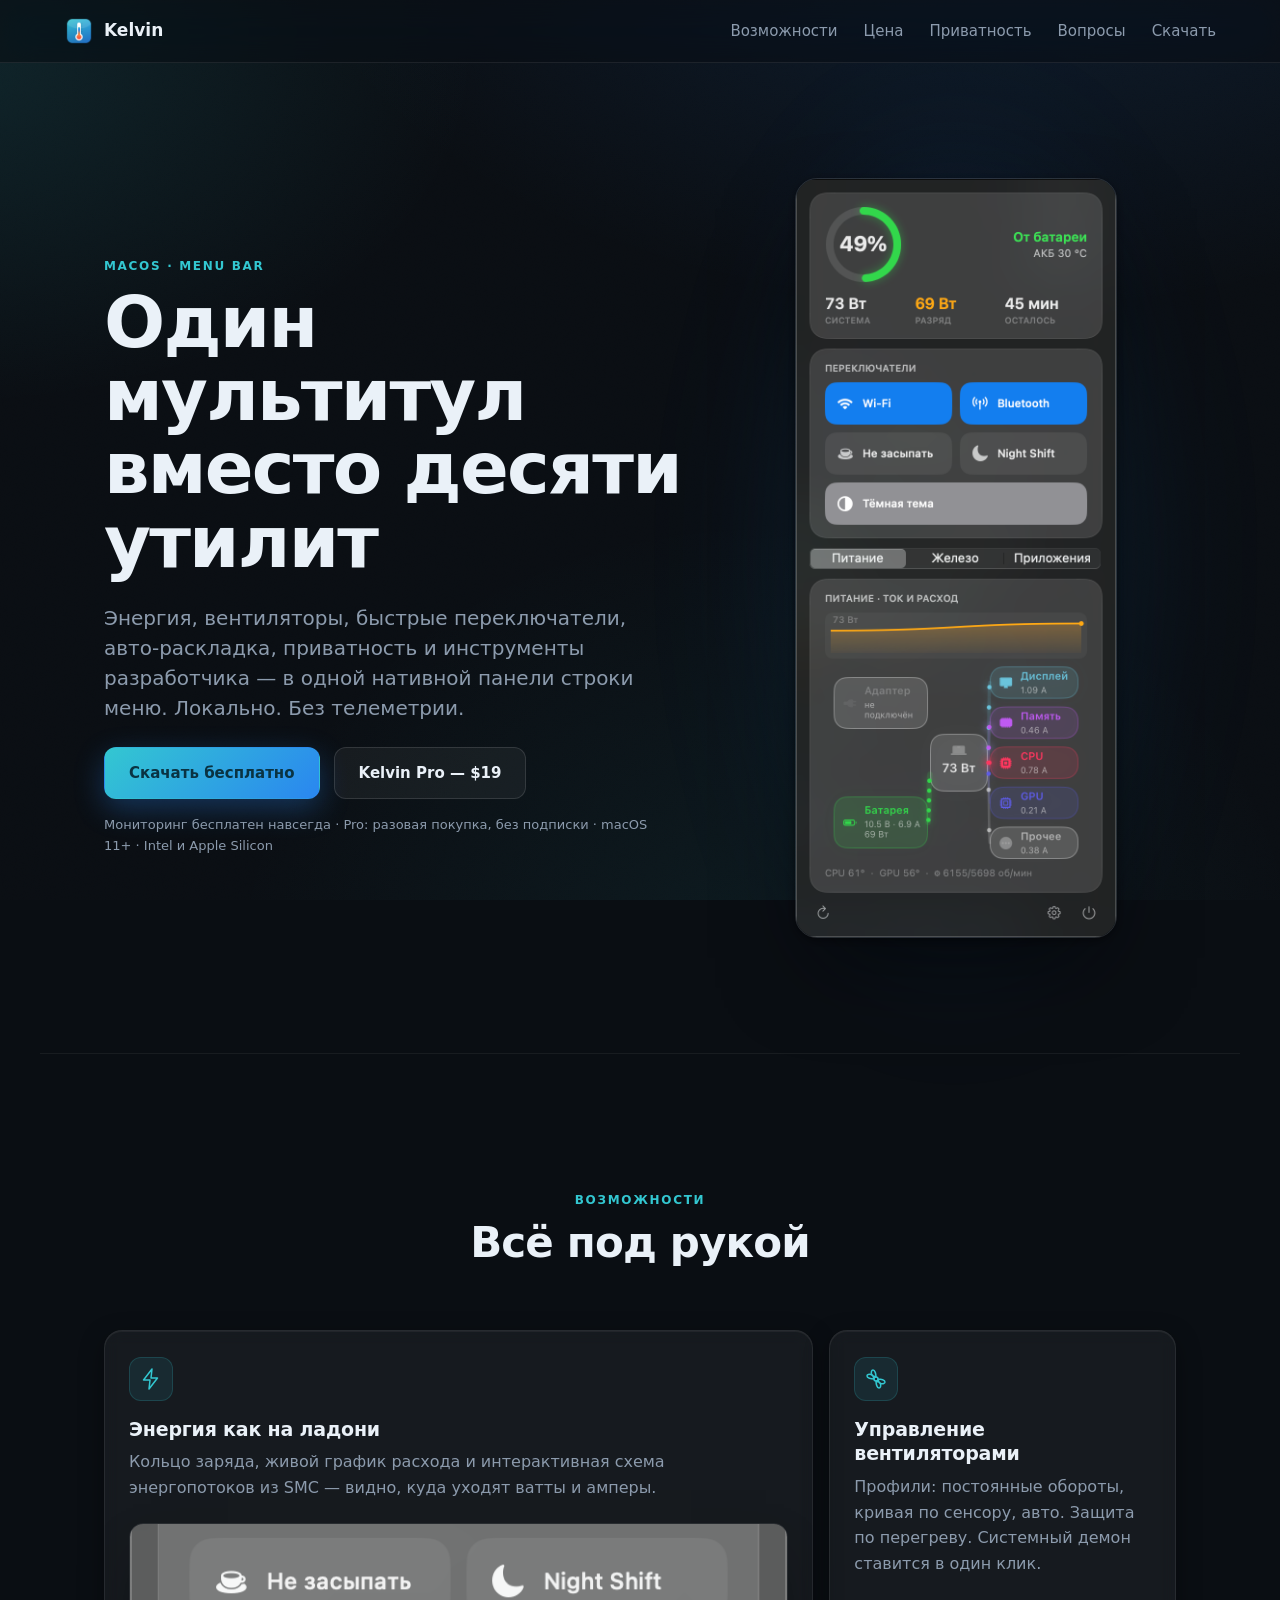
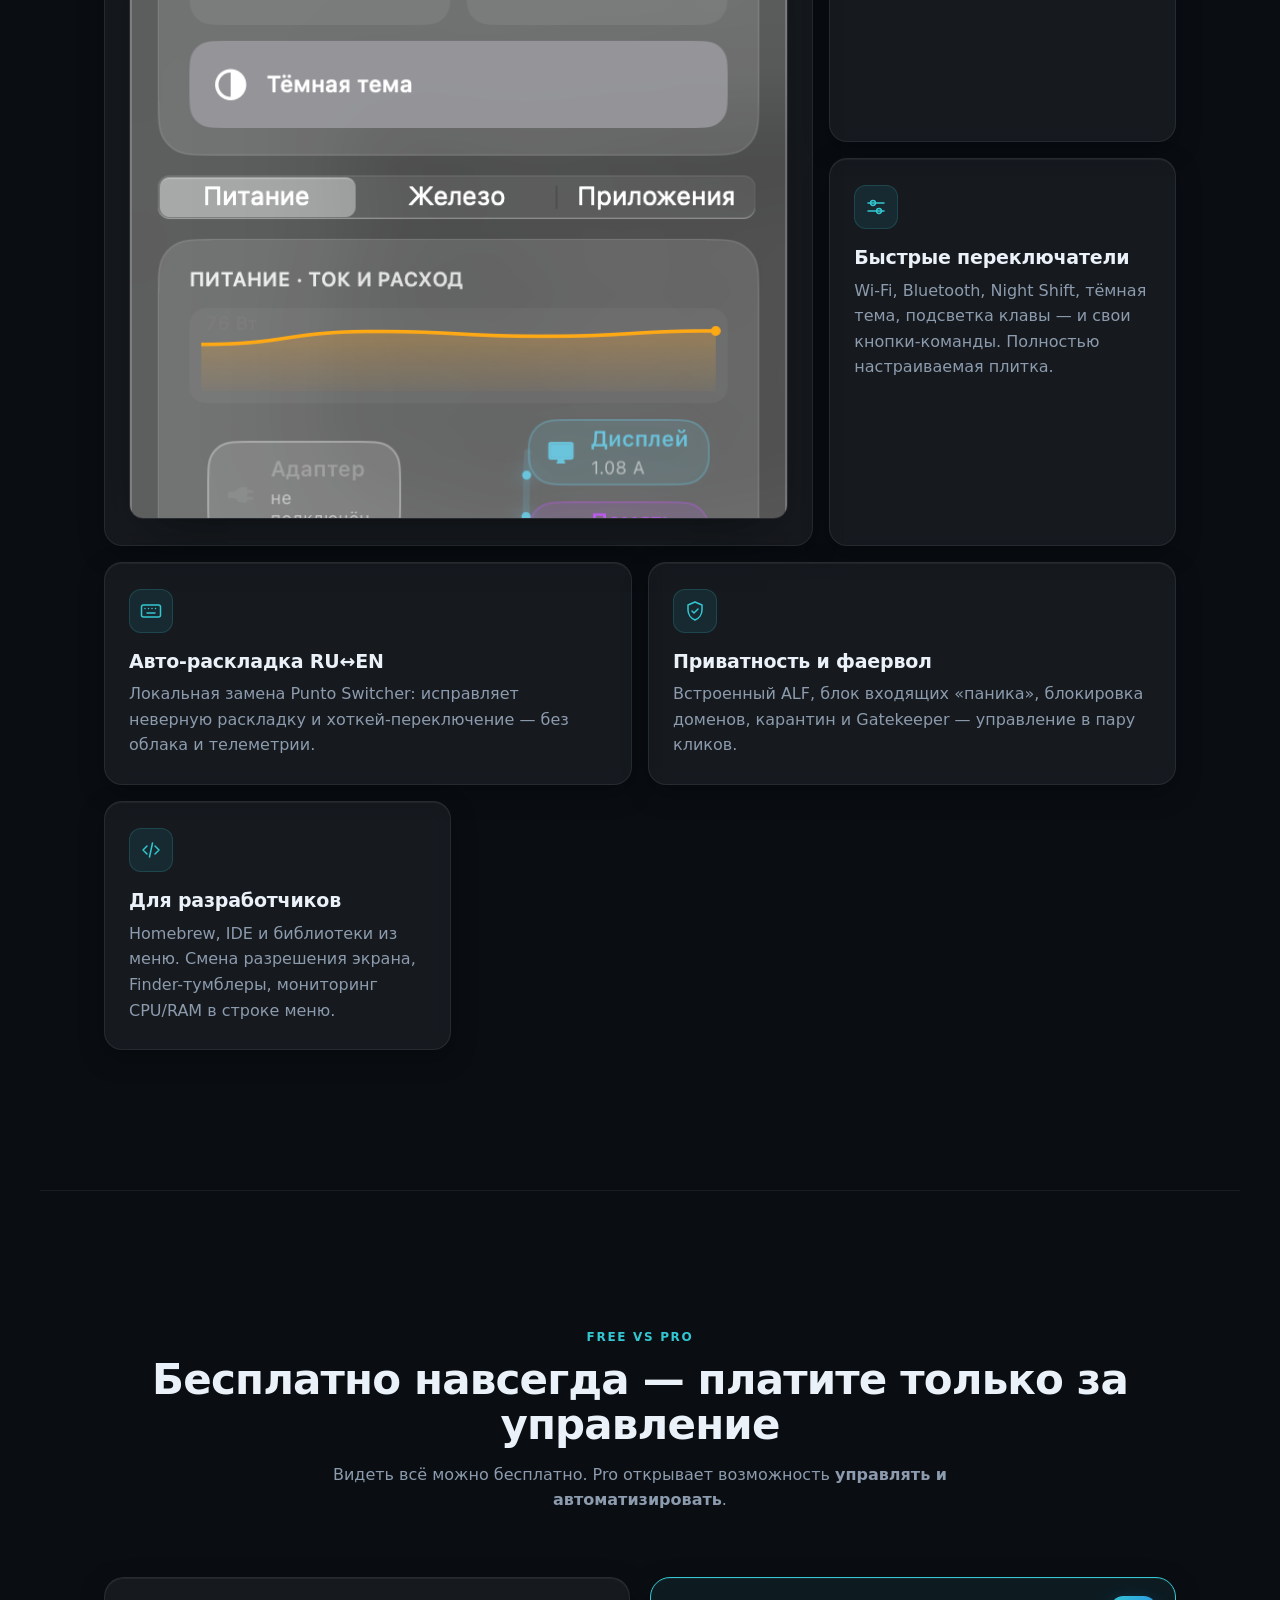
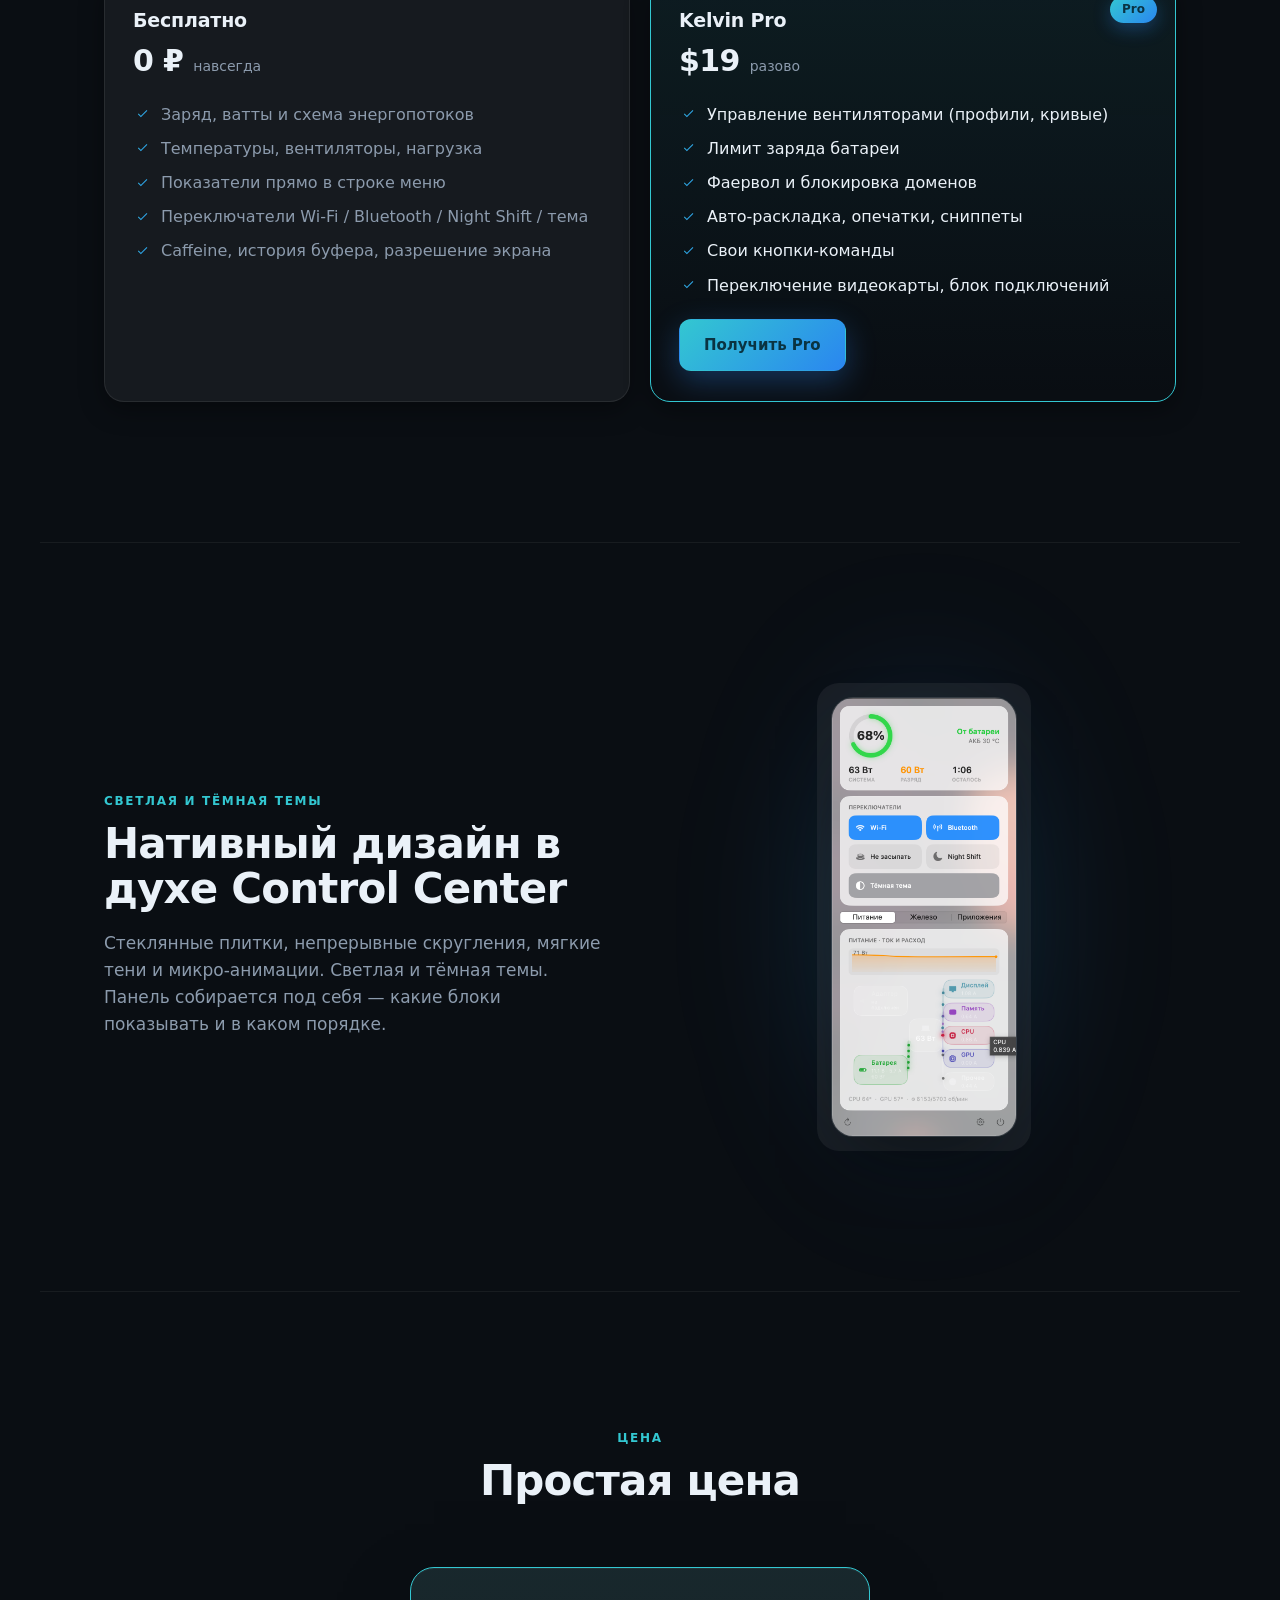
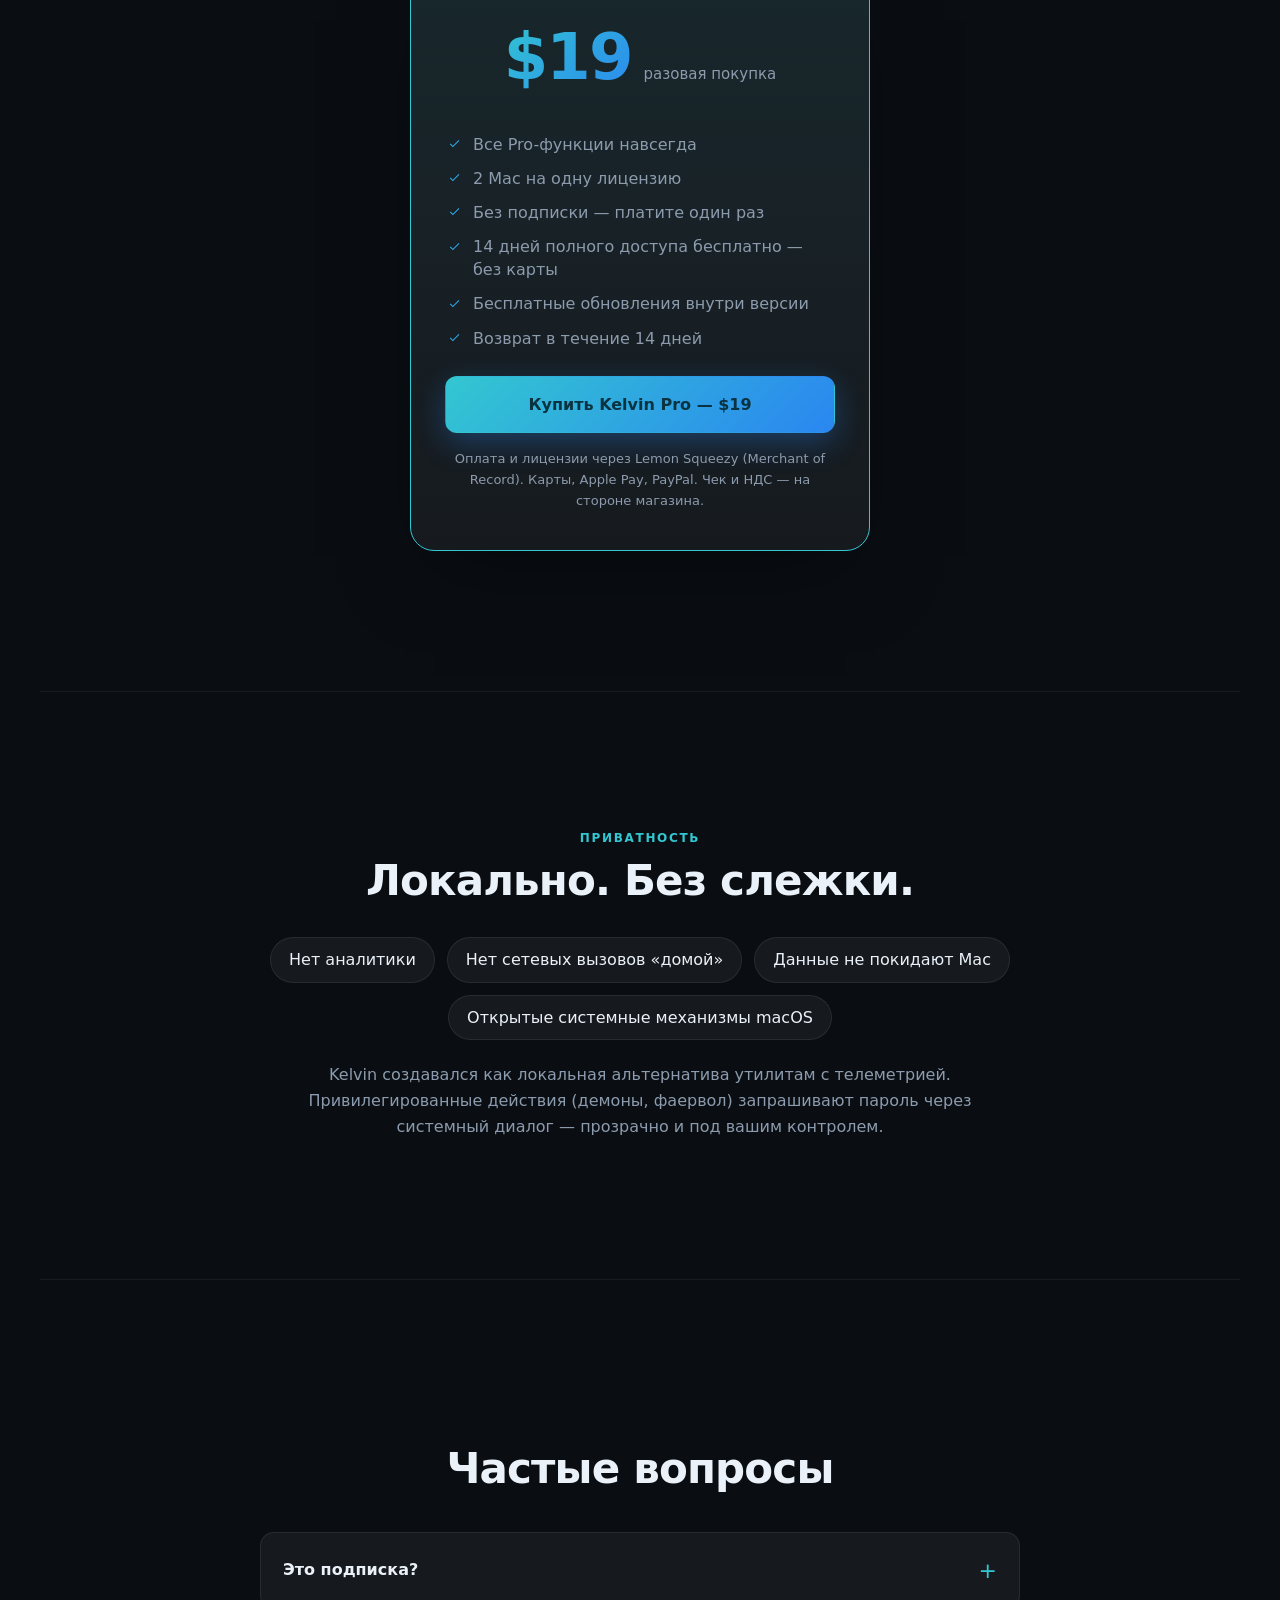
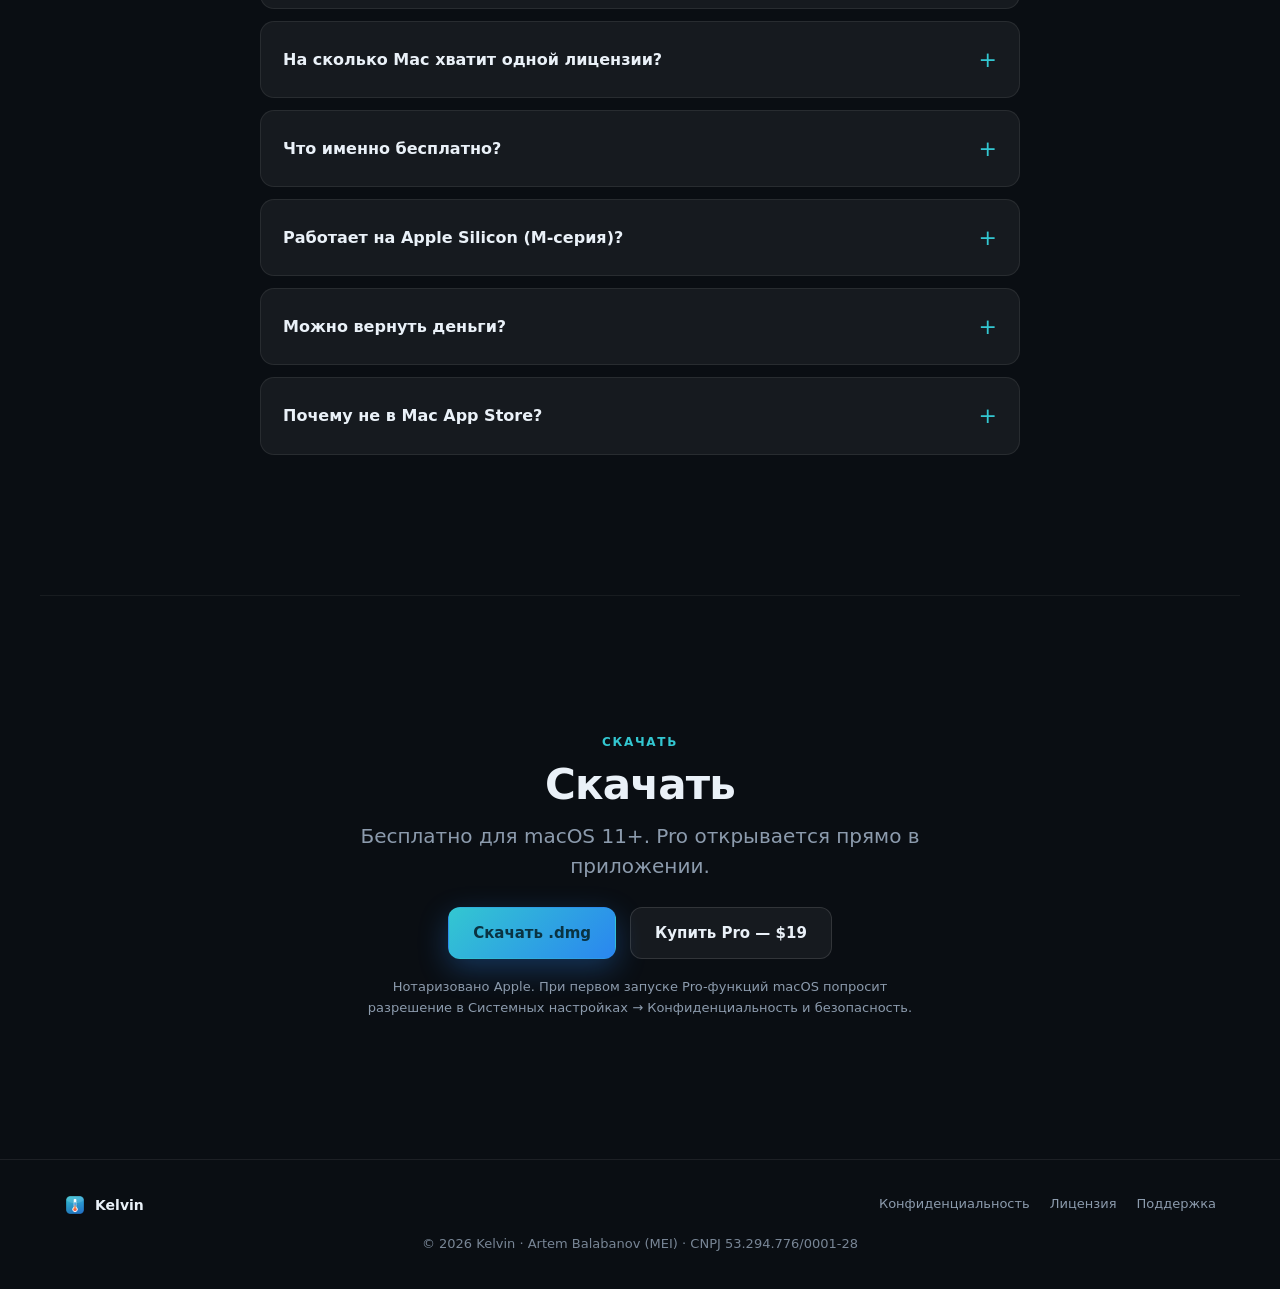
==== docs/index.html @ 29d72d03 "initial git" ====
<!DOCTYPE html>
<html lang="ru">
<head>
<meta charset="UTF-8">
<meta name="viewport" content="width=device-width, initial-scale=1.0">
<title>Kelvin — мультитул для Mac в строке меню</title>
<meta name="description" content="Энергия, вентиляторы, переключатели, раскладка, приватность и инструменты разработчика — всё в одной нативной панели строки меню macOS. Мониторинг бесплатно навсегда, Pro — разово $19.">
<link rel="canonical" href="https://trykelvin.com/">
<meta name="theme-color" content="#0A0E13">
<meta property="og:type" content="website">
<meta property="og:title" content="Kelvin — мультитул для Mac в строке меню">
<meta property="og:description" content="Энергия, вентиляторы, переключатели, раскладка, приватность и инструменты разработчика — всё в одной нативной панели строки меню macOS. Мониторинг бесплатно навсегда, Pro — разово $19.">
<meta property="og:image" content="assets/og.png">
<meta name="twitter:card" content="summary_large_image">
<link rel="icon" href="assets/icon.png">
<link rel="stylesheet" href="style.css">
</head>
<body>

<header class="nav">
  <a class="brand" href="#top">
    <img src="assets/icon.png" alt="Kelvin" width="30" height="30">
    <span>Kelvin</span>
  </a>
  <nav class="nav-links">
    <a href="#features">Возможности</a>
    <a href="#pricing">Цена</a>
    <a href="#privacy">Приватность</a>
    <a href="#faq">Вопросы</a>
    <a href="#download">Скачать</a>
  </nav>
</header>

<main id="top">

  <section class="hero">
    <div class="hero-text">
      <span class="eyebrow" data-reveal>macOS · menu bar</span>
      <h1 data-reveal>Один мультитул вместо&nbsp;десяти утилит</h1>
      <p class="lead" data-reveal>Энергия, вентиляторы, быстрые переключатели, авто-раскладка, приватность и инструменты разработчика — в одной нативной панели строки меню. Локально. Без телеметрии.</p>
      <div class="cta" data-reveal>
        <a class="btn primary" href="#download">Скачать бесплатно</a>
        <a class="btn ghost" href="#pricing">Kelvin Pro — $19</a>
      </div>
      <p class="micro" data-reveal>Мониторинг бесплатен навсегда · Pro: разовая покупка, без подписки · macOS 11+ · Intel и Apple Silicon</p>
    </div>
    <div class="device" data-reveal>
      <img src="assets/popover-dark.png" alt="Панель Kelvin" loading="lazy">
    </div>
  </section>

  <section id="features" class="features">
    <span class="eyebrow" data-reveal>Возможности</span>
    <h2 data-reveal>Всё под рукой</h2>
    <div class="bento">
      <article class="card lg" data-reveal>
        <div class="ico" aria-hidden="true">
          <svg viewBox="0 0 24 24" fill="none" stroke="currentColor" stroke-width="1.5" stroke-linecap="round" stroke-linejoin="round"><path d="M13 2 4.5 13H11l-1 9 8.5-11H12l1-9Z"/></svg>
        </div>
        <h3>Энергия как на ладони</h3>
        <p>Кольцо заряда, живой график расхода и интерактивная схема энергопотоков из SMC — видно, куда уходят ватты и амперы.</p>
        <div class="card-shot">
          <img src="assets/flow.png" alt="Схема энергопотоков" loading="lazy">
        </div>
      </article>
      <article class="card sm" data-reveal>
        <div class="ico" aria-hidden="true">
          <svg viewBox="0 0 24 24" fill="none" stroke="currentColor" stroke-width="1.5" stroke-linecap="round" stroke-linejoin="round"><circle cx="12" cy="12" r="2"/><path d="M12 10c0-3-1-7-3-7-1.5 0-2 2-1.5 4 .5 1.8 2 2.6 4.5 3M14 12c3 0 7 1 7 3 0 1.5-2 2-4 1.5-1.8-.5-2.6-2-3-4.5M12 14c0 3 1 7 3 7 1.5 0 2-2 1.5-4-.5-1.8-2-2.6-4.5-3M10 12c-3 0-7-1-7-3 0-1.5 2-2 4-1.5 1.8.5 2.6 2 3 4.5"/></svg>
        </div>
        <h3>Управление вентиляторами</h3>
        <p>Профили: постоянные обороты, кривая по сенсору, авто. Защита по перегреву. Системный демон ставится в один клик.</p>
      </article>
      <article class="card sm" data-reveal>
        <div class="ico" aria-hidden="true">
          <svg viewBox="0 0 24 24" fill="none" stroke="currentColor" stroke-width="1.5" stroke-linecap="round" stroke-linejoin="round"><line x1="4" y1="8" x2="20" y2="8"/><circle cx="9" cy="8" r="2.4" fill="none"/><line x1="4" y1="16" x2="20" y2="16"/><circle cx="15" cy="16" r="2.4" fill="none"/></svg>
        </div>
        <h3>Быстрые переключатели</h3>
        <p>Wi-Fi, Bluetooth, Night Shift, тёмная тема, подсветка клавы — и свои кнопки-команды. Полностью настраиваемая плитка.</p>
      </article>
      <article class="card md" data-reveal>
        <div class="ico" aria-hidden="true">
          <svg viewBox="0 0 24 24" fill="none" stroke="currentColor" stroke-width="1.5" stroke-linecap="round" stroke-linejoin="round"><rect x="2.5" y="6" width="19" height="12" rx="2"/><path d="M6 9.5h.01M9.5 9.5h.01M13 9.5h.01M16.5 9.5h.01M8 14h8"/></svg>
        </div>
        <h3>Авто-раскладка RU↔EN</h3>
        <p>Локальная замена Punto Switcher: исправляет неверную раскладку и хоткей-переключение — без облака и телеметрии.</p>
      </article>
      <article class="card md" data-reveal>
        <div class="ico" aria-hidden="true">
          <svg viewBox="0 0 24 24" fill="none" stroke="currentColor" stroke-width="1.5" stroke-linecap="round" stroke-linejoin="round"><path d="M12 3 5 6v5c0 4.4 3 8.4 7 10 4-1.6 7-5.6 7-10V6l-7-3Z"/><path d="m9 12 2 2 4-4"/></svg>
        </div>
        <h3>Приватность и фаервол</h3>
        <p>Встроенный ALF, блок входящих «паника», блокировка доменов, карантин и Gatekeeper — управление в пару кликов.</p>
      </article>
      <article class="card sm" data-reveal>
        <div class="ico" aria-hidden="true">
          <svg viewBox="0 0 24 24" fill="none" stroke="currentColor" stroke-width="1.5" stroke-linecap="round" stroke-linejoin="round"><path d="m8 8-4 4 4 4M16 8l4 4-4 4M13.5 5l-3 14"/></svg>
        </div>
        <h3>Для разработчиков</h3>
        <p>Homebrew, IDE и библиотеки из меню. Смена разрешения экрана, Finder-тумблеры, мониторинг CPU/RAM в строке меню.</p>
      </article>
    </div>
  </section>

  <section id="compare" class="compare">
    <span class="eyebrow" data-reveal>Free vs Pro</span>
    <h2 data-reveal>Бесплатно навсегда — платите только за управление</h2>
    <p class="sub" data-reveal>Видеть всё можно бесплатно. Pro открывает возможность <b>управлять и автоматизировать</b>.</p>
    <div class="compare-grid">
      <article class="plan" data-reveal>
        <h3>Бесплатно</h3>
        <p class="plan-price">0&nbsp;₽ <span>навсегда</span></p>
        <ul class="ticks">
          <li>Заряд, ватты и схема энергопотоков</li>
          <li>Температуры, вентиляторы, нагрузка</li>
          <li>Показатели прямо в строке меню</li>
          <li>Переключатели Wi-Fi / Bluetooth / Night Shift / тема</li>
          <li>Caffeine, история буфера, разрешение экрана</li>
        </ul>
      </article>
      <article class="plan pro" data-reveal>
        <div class="badge">Pro</div>
        <h3>Kelvin Pro</h3>
        <p class="plan-price">$19 <span>разово</span></p>
        <ul class="ticks pro-ticks">
          <li>Управление вентиляторами (профили, кривые)</li>
          <li>Лимит заряда батареи</li>
          <li>Фаервол и блокировка доменов</li>
          <li>Авто-раскладка, опечатки, сниппеты</li>
          <li>Свои кнопки-команды</li>
          <li>Переключение видеокарты, блок подключений</li>
        </ul>
        <a class="btn primary" href="#pricing">Получить Pro</a>
      </article>
    </div>
  </section>

  <section class="showcase">
    <div class="showcase-text">
      <span class="eyebrow" data-reveal>Светлая и тёмная темы</span>
      <h2 data-reveal>Нативный дизайн в духе Control Center</h2>
      <p data-reveal>Стеклянные плитки, непрерывные скругления, мягкие тени и микро-анимации. Светлая и тёмная темы. Панель собирается под себя — какие блоки показывать и в каком порядке.</p>
    </div>
    <div class="showcase-shots" data-reveal>
      <div class="device light">
        <img src="assets/popover-light.png" alt="Светлая тема" loading="lazy">
      </div>
    </div>
  </section>

  <section id="pricing" class="pricing">
    <span class="eyebrow" data-reveal>Цена</span>
    <h2 data-reveal>Простая цена</h2>
    <div class="price-card" data-reveal>
      <div class="price-head">
        <span class="price-num">$19</span>
        <span class="price-note">разовая покупка</span>
      </div>
      <ul class="ticks">
        <li>Все Pro-функции навсегда</li>
        <li>2 Mac на одну лицензию</li>
        <li>Без подписки — платите один раз</li>
        <li>14 дней полного доступа бесплатно — без карты</li>
        <li>Бесплатные обновления внутри версии</li>
        <li>Возврат в течение 14 дней</li>
      </ul>
      <!-- BUY_URL: заменить на checkout Lemon Squeezy при подключении магазина -->
      <a class="btn primary big" href="https://trykelvin.com">Купить Kelvin Pro — $19</a>
      <p class="micro">Оплата и лицензии через Lemon Squeezy (Merchant of Record). Карты, Apple Pay, PayPal. Чек и НДС — на стороне магазина.</p>
    </div>
  </section>

  <section id="privacy" class="privacy">
    <span class="eyebrow" data-reveal>Приватность</span>
    <h2 data-reveal>Локально. Без слежки.</h2>
    <div class="pills" data-reveal>
      <span>Нет аналитики</span>
      <span>Нет сетевых вызовов «домой»</span>
      <span>Данные не покидают Mac</span>
      <span>Открытые системные механизмы macOS</span>
    </div>
    <p class="note" data-reveal>Kelvin создавался как локальная альтернатива утилитам с телеметрией. Привилегированные действия (демоны, фаервол) запрашивают пароль через системный диалог — прозрачно и под вашим контролем.</p>
  </section>

  <section id="faq" class="faq">
    <div class="faq-inner">
    <span class="eyebrow" data-reveal>Вопросы</span>
    <h2 data-reveal>Частые вопросы</h2>
    <div class="faq-list" data-reveal>
      <details>
        <summary>Это подписка?</summary>
        <p>Нет. Kelvin Pro — разовая покупка $19. Подписок и регулярных списаний нет. Крупные мажорные версии в будущем могут быть платным апгрейдом со скидкой для владельцев.</p>
      </details>
      <details>
        <summary>На сколько Mac хватит одной лицензии?</summary>
        <p>На 2 компьютера. Лицензию можно деактивировать на одном Mac и перенести на другой — например, при замене или продаже техники.</p>
      </details>
      <details>
        <summary>Что именно бесплатно?</summary>
        <p>Весь мониторинг — навсегда: заряд, ватты, температуры, вентиляторы, нагрузка, показатели в строке меню и базовые переключатели. Pro добавляет управление и автоматизацию.</p>
      </details>
      <details>
        <summary>Работает на Apple Silicon (M-серия)?</summary>
        <p>Да, на Intel и Apple Silicon, macOS 11 и новее. Набор сенсоров и переключение графики зависят от модели — Kelvin показывает только доступное на вашем Mac.</p>
      </details>
      <details>
        <summary>Можно вернуть деньги?</summary>
        <p>Да, в течение 14 дней — плюс бесплатный пробный период открывает все Pro-функции на 14 дней ещё до покупки.</p>
      </details>
      <details>
        <summary>Почему не в Mac App Store?</summary>
        <p>Управление вентиляторами, лимит заряда, фаервол и системные демоны несовместимы с песочницей App Store. Поэтому Kelvin распространяется напрямую — нотаризованным DMG, который проходит проверки Apple Gatekeeper.</p>
      </details>
    </div>
    </div>
  </section>

  <section id="download" class="download">
    <span class="eyebrow" data-reveal>Скачать</span>
    <h2 data-reveal>Скачать</h2>
    <p class="lead" data-reveal>Бесплатно для macOS 11+. Pro открывается прямо в приложении.</p>
    <div class="cta" data-reveal>
      <a class="btn primary" href="#">Скачать .dmg</a>
      <a class="btn ghost" href="#pricing">Купить Pro — $19</a>
    </div>
    <p class="micro" data-reveal>Нотаризовано Apple. При первом запуске Pro-функций macOS попросит разрешение в Системных настройках → Конфиденциальность и безопасность.</p>
  </section>

</main>

<footer class="foot">
  <div>
    <img src="assets/icon.png" alt="" width="22" height="22">
    <span>Kelvin</span>
  </div>
  <nav class="foot-links">
    <a href="privacy.html">Конфиденциальность</a>
    <a href="eula.html">Лицензия</a>
    <a href="mailto:cambly.studio@gmail.com">Поддержка</a>
  </nav>
  <p class="foot-legal">© 2026 Kelvin · Artem Balabanov (MEI) · CNPJ 53.294.776/0001-28</p>
</footer>

<script>
(function(){
  var els = document.querySelectorAll('[data-reveal]');
  var reduce = window.matchMedia && window.matchMedia('(prefers-reduced-motion: reduce)').matches;
  if (reduce || !('IntersectionObserver' in window)) {
    els.forEach(function(el){ el.classList.add('is-in'); });
    return;
  }
  var io = new IntersectionObserver(function(entries){
    entries.forEach(function(e){
      if (!e.isIntersecting) return;
      var el = e.target;
      var parent = el.parentElement;
      var sibs = Array.prototype.filter.call(parent ? parent.children : [el], function(c){ return c.hasAttribute('data-reveal'); });
      var idx = sibs.indexOf(el);
      el.style.transitionDelay = (idx > 0 ? idx * 60 : 0) + 'ms';
      el.classList.add('is-in');
      io.unobserve(el);
    });
  }, { rootMargin: '0px 0px -10% 0px', threshold: 0.08 });
  els.forEach(function(el){ io.observe(el); });
})();
</script>

</body>
</html>
---- docs/style.css ----
/* =========================================================================
   Kelvin landing — design system
   CONTRACT: Swift Design.swift  ↔  CSS :root  (keep in sync — mismatch = bug)
   ┌─────────────────┬─────────────┬─────────────────────────┐
   │ token           │ value       │ Swift Design.swift       │
   ├─────────────────┼─────────────┼─────────────────────────┤
   │ accent          │ #33C7D1     │ Design.accent            │
   │ accent-bright   │ #4DEAEA     │ Design.accentBright      │
   │ accent-deep     │ #198C9E     │ Design.accentDeep        │
   │ ink             │ #0A3342     │ Design.ink               │
   └─────────────────┴─────────────┴─────────────────────────┘
   Accent app↔web mismatch is a bug. Interface = neutrals + ONE accent.
   The 4-stop infrared gradient is NOT a UI background — hero glow only.
   ========================================================================= */

:root{
  /* brand / accent */
  --accent:#33C7D1; --accent-bright:#4DEAEA; --accent-deep:#198C9E;
  --accent-blue:#2A86F0; --ink:#0A3342;
  --grad:linear-gradient(135deg,#33C7D1,#2A86F0);        /* CTA — 2 stops, not a rainbow */

  /* surfaces */
  --bg:#0A0E13; --bg2:#0E141C;
  --surface:rgba(255,255,255,.05);
  --line:rgba(255,255,255,.08); --line-strong:rgba(255,255,255,.12);

  /* text */
  --tx:#EAF1F8; --mut:#8C9BAD; --faint:rgba(255,255,255,.34);

  /* semantic — statuses only, never decoration */
  --green:#34C759; --orange:#FF9F0A; --red:#FF453A;

  /* legacy alias (legal pages) */
  --teal:var(--accent); --card:var(--surface);

  /* spacing — 8pt grid */
  --s1:8px; --s2:16px; --s3:24px; --s4:40px; --s5:64px; --s6:96px; --s7:140px;

  /* radii — no fractional radii */
  --r-btn:12px; --r-tile:18px; --r-control:10px; --r-chip:8px; --r-shot:22px;

  /* motion */
  --ease:cubic-bezier(.22,.61,.36,1);
}

*{box-sizing:border-box;margin:0;padding:0}
html{scroll-behavior:smooth}
body{
  position:relative;
  font-family:system-ui,-apple-system,BlinkMacSystemFont,"SF Pro Display","Segoe UI",Roboto,sans-serif;
  background:
    radial-gradient(1200px 700px at 78% -12%,rgba(42,134,240,.13),transparent 60%),
    radial-gradient(960px 640px at -4% 6%,rgba(51,199,209,.12),transparent 55%),
    radial-gradient(900px 760px at 60% 108%,rgba(51,199,209,.07),transparent 60%),
    var(--bg);
  background-attachment:fixed;
  color:var(--tx); line-height:1.6; -webkit-font-smoothing:antialiased; overflow-x:hidden;
}

/* film grain — overlay, very subtle (<= .035, no neon kitsch) */
body::after{
  content:""; position:fixed; inset:0; pointer-events:none; z-index:0;
  mix-blend-mode:overlay; opacity:.035;
  background:url("data:image/svg+xml,%3Csvg xmlns='http://www.w3.org/2000/svg' width='160' height='160'%3E%3Cfilter id='n'%3E%3CfeTurbulence type='fractalNoise' baseFrequency='0.9' numOctaves='2' stitchTiles='stitch'/%3E%3C/filter%3E%3Crect width='100%25' height='100%25' filter='url(%23n)'/%3E%3C/svg%3E");
}

img{max-width:100%;display:block}
a{color:inherit;text-decoration:none}

/* keep interactive content above bg/grain layers */
.nav,main,.foot{position:relative;z-index:1}

/* ---- typography scale ---- */
h2{
  font-size:clamp(28px,3.6vw,42px); line-height:1.08; letter-spacing:-.02em;
  font-weight:700; text-align:center;
}
h3{font-size:19px;line-height:1.3;letter-spacing:-.01em;font-weight:600}
.eyebrow{
  display:block; font-size:12px; font-weight:600; line-height:1;
  letter-spacing:.14em; text-transform:uppercase; color:var(--accent);
  text-align:center; margin-bottom:14px;
}
.lead{font-size:clamp(17px,2vw,20px);line-height:1.5;font-weight:430;color:var(--mut)}
.micro{color:var(--mut);font-size:13px;margin-top:var(--s2)}

/* =========================================================================
   nav
   ========================================================================= */
.nav{
  position:sticky;top:0;z-index:20;display:flex;justify-content:space-between;align-items:center;
  padding:var(--s2) clamp(20px,5vw,64px); backdrop-filter:saturate(160%) blur(18px);
  background:rgba(10,14,19,.6); border-bottom:1px solid var(--line);
}
.brand{display:flex;align-items:center;gap:10px;font-weight:650;font-size:17px}
.brand img{border-radius:7px}
.nav-links{display:flex;gap:26px;font-size:15px;color:var(--mut)}
.nav-links a{transition:color .18s var(--ease)}
.nav-links a:hover{color:var(--tx)}

/* =========================================================================
   buttons
   ========================================================================= */
.btn{
  display:inline-block;padding:13px 24px;border-radius:var(--r-btn);
  font-weight:600;font-size:15px;border:1px solid transparent;
  transition:transform .18s var(--ease),box-shadow .18s var(--ease),background .18s var(--ease),border-color .18s var(--ease);
}
.btn.primary{background:var(--grad);color:var(--ink);box-shadow:0 10px 30px rgba(42,134,240,.32)}
.btn.primary:hover{transform:translateY(-2px);box-shadow:0 16px 40px rgba(42,134,240,.42)}
.btn.ghost{background:var(--surface);border-color:var(--line-strong);color:var(--tx)}
.btn.ghost:hover{background:rgba(255,255,255,.09);border-color:var(--line-strong)}
.cta{display:flex;gap:14px;flex-wrap:wrap;margin-top:var(--s3)}

/* =========================================================================
   section rhythm — one dark canvas, hairline dividers only
   ========================================================================= */
section{
  padding:clamp(96px,12vw,140px) clamp(20px,5vw,64px);
  border-top:1px solid rgba(255,255,255,.06);
}
.hero{border-top:0}
.features,.privacy,.download,.compare,.showcase,.pricing,.faq{max-width:1200px;margin:0 auto}

/* =========================================================================
   #7 HERO — device in light
   ========================================================================= */
.hero{
  display:grid;grid-template-columns:1.02fr .98fr;gap:clamp(40px,5vw,64px);align-items:center;
  padding:clamp(72px,9vw,120px) clamp(20px,5vw,64px) clamp(72px,9vw,120px);
  max-width:1200px;margin:0 auto;
}
.hero-text{text-align:left}
.hero .eyebrow{text-align:left}
.hero h1{
  font-size:clamp(40px,6vw,72px);line-height:1.02;letter-spacing:-.025em;font-weight:700;
}
.hero .lead{margin-top:var(--s3);max-width:560px}
.hero .cta{justify-content:flex-start}
.hero .micro{max-width:560px}

/* floating screenshot in light */
.device{position:relative;justify-self:center;width:fit-content;margin:0 auto}
.device::before{
  content:"";position:absolute;inset:-6% -4%;z-index:-1;
  background:radial-gradient(closest-side,rgba(51,199,209,.32),rgba(42,134,240,.18) 55%,transparent);
  filter:blur(70px);transform:scale(1.05);
}
.device img{
  border-radius:var(--r-shot);border:1px solid var(--line-strong);
  box-shadow:0 1px 0 rgba(255,255,255,.06) inset,
             0 2px 6px rgba(0,0,0,.4),
             0 40px 90px -20px rgba(0,0,0,.6);
  max-height:760px;width:auto;
}
.device.light{background:rgba(255,255,255,.06);border-radius:var(--r-shot);padding:14px}
.device.light img{box-shadow:0 1px 0 rgba(255,255,255,.08) inset,0 30px 70px -22px rgba(0,0,0,.55)}

/* =========================================================================
   #11 BENTO features
   ========================================================================= */
.bento{display:grid;grid-template-columns:repeat(6,1fr);gap:var(--s2);margin-top:var(--s5)}
.card{
  position:relative;background:var(--surface);border:1px solid var(--line);
  border-radius:var(--r-tile);padding:26px 24px;
  box-shadow:0 1px 0 rgba(255,255,255,.05) inset,0 8px 24px rgba(0,0,0,.35);
  backdrop-filter:blur(8px);
  transition:transform .18s var(--ease),border-color .18s var(--ease),box-shadow .18s var(--ease);
}
.card:hover{
  transform:translateY(-4px);border-color:rgba(51,199,209,.45);
  box-shadow:0 0 0 1px rgba(51,199,209,.25),0 20px 50px -16px rgba(51,199,209,.25);
}
.card h3{margin-bottom:8px}
.card p{color:var(--mut);font-size:16px;line-height:1.6}

/* spans */
.card.lg{grid-column:span 4;grid-row:span 2;display:flex;flex-direction:column}
.card.md{grid-column:span 3}
.card.sm{grid-column:span 2}

/* big tile image */
.card-shot{
  margin-top:auto;padding-top:22px;
}
.card-shot img{
  width:100%;border-radius:14px;border:1px solid var(--line);
  box-shadow:0 20px 50px -22px rgba(0,0,0,.6);
}

/* line-icon chip */
.ico{
  width:44px;height:44px;display:grid;place-items:center;border-radius:12px;
  background:rgba(51,199,209,.10);border:1px solid rgba(51,199,209,.18);
  color:var(--accent);margin-bottom:16px;
}
.ico svg{width:24px;height:24px;display:block}

/* =========================================================================
   compare Free vs Pro
   ========================================================================= */
.compare{text-align:center}
.compare .sub{color:var(--mut);margin:14px auto 0;max-width:640px;font-size:16px;line-height:1.6}
.compare-grid{display:grid;grid-template-columns:1fr 1fr;gap:20px;margin-top:var(--s5);text-align:left}
.plan{
  position:relative;background:var(--surface);border:1px solid var(--line);
  border-radius:20px;padding:30px 28px;
  box-shadow:0 1px 0 rgba(255,255,255,.05) inset,0 8px 24px rgba(0,0,0,.35);
}
.plan.pro{
  border:1px solid var(--accent);
  background:linear-gradient(180deg,rgba(51,199,209,.08),transparent);
}
.plan h3{margin-bottom:4px}
.plan-price{font-size:30px;font-weight:700;letter-spacing:-.02em;margin-bottom:18px}
.plan-price span{font-size:14px;font-weight:430;color:var(--mut);letter-spacing:0}
.badge{
  position:absolute;top:18px;right:18px;background:var(--grad);color:var(--ink);
  font-size:12px;font-weight:700;padding:4px 12px;border-radius:999px;
  box-shadow:0 6px 18px rgba(42,134,240,.32);
}
.plan .btn{margin-top:22px}

/* tick lists */
.ticks{list-style:none;display:flex;flex-direction:column;gap:11px}
.ticks li{position:relative;padding-left:28px;color:var(--mut);font-size:16px;line-height:1.45}
.ticks li::before{content:"";position:absolute;left:0;top:2px;width:18px;height:18px;border-radius:50%;
  background:var(--grad);
  -webkit-mask:url("data:image/svg+xml;utf8,<svg xmlns='http://www.w3.org/2000/svg' viewBox='0 0 24 24'><path fill='black' d='M9 16.2 4.8 12l-1.4 1.4L9 19 21 7l-1.4-1.4z'/></svg>") center/13px no-repeat;
          mask:url("data:image/svg+xml;utf8,<svg xmlns='http://www.w3.org/2000/svg' viewBox='0 0 24 24'><path fill='black' d='M9 16.2 4.8 12l-1.4 1.4L9 19 21 7l-1.4-1.4z'/></svg>") center/13px no-repeat}
.pro-ticks li{color:var(--tx)}

/* =========================================================================
   #15 showcase — device with ambient glow
   ========================================================================= */
.showcase{display:grid;grid-template-columns:1fr 1fr;gap:clamp(40px,5vw,64px);align-items:center}
.showcase-text{text-align:left}
.showcase-text .eyebrow{text-align:left}
.showcase-text h2{text-align:left}
.showcase-text p{color:var(--mut);margin-top:18px;font-size:17px;line-height:1.6}
.showcase-shots{display:flex;gap:18px;justify-content:center;flex-wrap:wrap}
.showcase-shots .device img{max-height:440px}

/* =========================================================================
   #15 pricing
   ========================================================================= */
.pricing{text-align:center}
.price-card{
  max-width:460px;margin:var(--s5) auto 0;
  background:linear-gradient(180deg,rgba(51,199,209,.08),transparent),var(--surface);
  border:1px solid var(--accent);border-radius:24px;padding:38px 34px;text-align:left;
  box-shadow:0 1px 0 rgba(255,255,255,.06) inset,0 30px 80px -24px rgba(0,0,0,.55);
}
.price-head{display:flex;align-items:baseline;gap:12px;justify-content:center;margin-bottom:24px}
.price-num{
  font-size:64px;font-weight:700;letter-spacing:-.03em;
  background:var(--grad);-webkit-background-clip:text;background-clip:text;
  color:transparent;-webkit-text-fill-color:transparent;
}
.price-note{color:var(--mut);font-size:15px}
.price-card .btn.big{display:block;text-align:center;margin-top:26px;padding:15px;font-size:16px}
.price-card .micro{text-align:center;margin-top:var(--s2)}

/* =========================================================================
   privacy
   ========================================================================= */
.privacy{text-align:center}
.pills{display:flex;gap:12px;flex-wrap:wrap;justify-content:center;margin:34px 0 22px}
.pills span{
  background:var(--surface);border:1px solid var(--line);border-radius:999px;
  padding:9px 18px;font-size:16px;color:var(--tx);
}
.note{color:var(--mut);max-width:680px;margin:0 auto;font-size:16px;line-height:1.6}

/* =========================================================================
   faq
   ========================================================================= */
.faq{text-align:center}
.faq-inner{max-width:760px;margin:0 auto}
.faq-list{margin-top:var(--s4);text-align:left;display:flex;flex-direction:column;gap:12px}
.faq details{
  background:var(--surface);border:1px solid var(--line);border-radius:14px;padding:4px 22px;
  transition:border-color .18s var(--ease),background .18s var(--ease);
}
.faq details[open]{border-color:rgba(51,199,209,.35);background:rgba(255,255,255,.06)}
.faq summary{cursor:pointer;list-style:none;padding:16px 0;font-weight:600;font-size:16px;display:flex;justify-content:space-between;align-items:center;gap:16px}
.faq summary::-webkit-details-marker{display:none}
.faq summary::after{content:"+";color:var(--accent);font-size:22px;font-weight:400;transition:transform .18s var(--ease)}
.faq details[open] summary::after{transform:rotate(45deg)}
.faq details p{color:var(--mut);font-size:15px;padding:0 0 18px;max-width:680px;line-height:1.6}

/* =========================================================================
   download
   ========================================================================= */
.download{text-align:center}
.download .lead{margin:14px auto 0;text-align:center;max-width:560px}
.download .cta{justify-content:center;margin-top:26px}
.download .micro{max-width:560px;margin:18px auto 0}

/* =========================================================================
   footer
   ========================================================================= */
.foot{
  border-top:1px solid var(--line);padding:34px clamp(20px,5vw,64px);
  display:flex;justify-content:space-between;align-items:center;color:var(--mut);font-size:14px;flex-wrap:wrap;gap:12px
}
.foot div{display:flex;align-items:center;gap:9px;color:var(--tx);font-weight:600}
.foot img{border-radius:6px}
.foot-links{display:flex;gap:20px;font-size:13px;color:var(--mut)}
.foot-links a{transition:color .18s var(--ease)}
.foot-links a:hover{color:var(--tx)}
.foot-legal{font-size:13px;color:var(--mut);width:100%;text-align:center;margin-top:6px;opacity:.85}

/* =========================================================================
   legal pages
   ========================================================================= */
.legal{max-width:760px;margin:0 auto;padding:clamp(40px,7vw,80px) clamp(20px,5vw,40px)}
.legal h1{font-size:clamp(28px,4vw,40px);letter-spacing:-.02em;margin-bottom:6px}
.legal .updated{color:var(--mut);font-size:14px;margin-bottom:34px}
.legal h2{font-size:20px;margin:30px 0 10px;letter-spacing:-.01em;text-align:left}
.legal p,.legal li{color:var(--mut);font-size:16px;line-height:1.7}
.legal ul{margin:8px 0 8px 22px}
.legal li{margin:4px 0}
.legal a{color:var(--accent)}
.legal .back{display:inline-block;margin-bottom:28px;color:var(--mut);font-size:14px}
.legal .back:hover{color:var(--tx)}
.legal .entity{background:var(--surface);border:1px solid var(--line);border-radius:14px;padding:18px 20px;margin:22px 0;color:var(--tx);font-size:15px}

/* =========================================================================
   #13 scroll reveal — base state VISIBLE; opacity:0 only inside no-preference
   ========================================================================= */
@media(prefers-reduced-motion:no-preference){
  [data-reveal]{
    opacity:0;transform:translateY(16px);filter:blur(6px);
    transition:opacity .52s var(--ease),transform .52s var(--ease),filter .52s var(--ease);
  }
  [data-reveal].is-in{opacity:1;transform:none;filter:none}
}

/* =========================================================================
   responsive
   ========================================================================= */
@media(max-width:880px){
  .hero{grid-template-columns:1fr;text-align:center}
  .hero-text,.hero .eyebrow{text-align:center}
  .hero .cta{justify-content:center}
  .hero .lead{margin-left:auto;margin-right:auto}
  .hero .micro{margin-left:auto;margin-right:auto}
  .showcase{grid-template-columns:1fr}
  .showcase-text,.showcase-text .eyebrow,.showcase-text h2{text-align:center}
  .compare-grid{grid-template-columns:1fr}
  .nav-links{display:none}

  /* bento → 3-col, big tile spans full width */
  .bento{grid-template-columns:repeat(3,1fr)}
  .card.lg{grid-column:span 3;grid-row:auto}
  .card.md{grid-column:span 3}
  .card.sm{grid-column:span 3}
}
@media(max-width:560px){
  .bento{grid-template-columns:1fr}
  .card.lg,.card.md,.card.sm{grid-column:span 1;grid-row:auto}
}
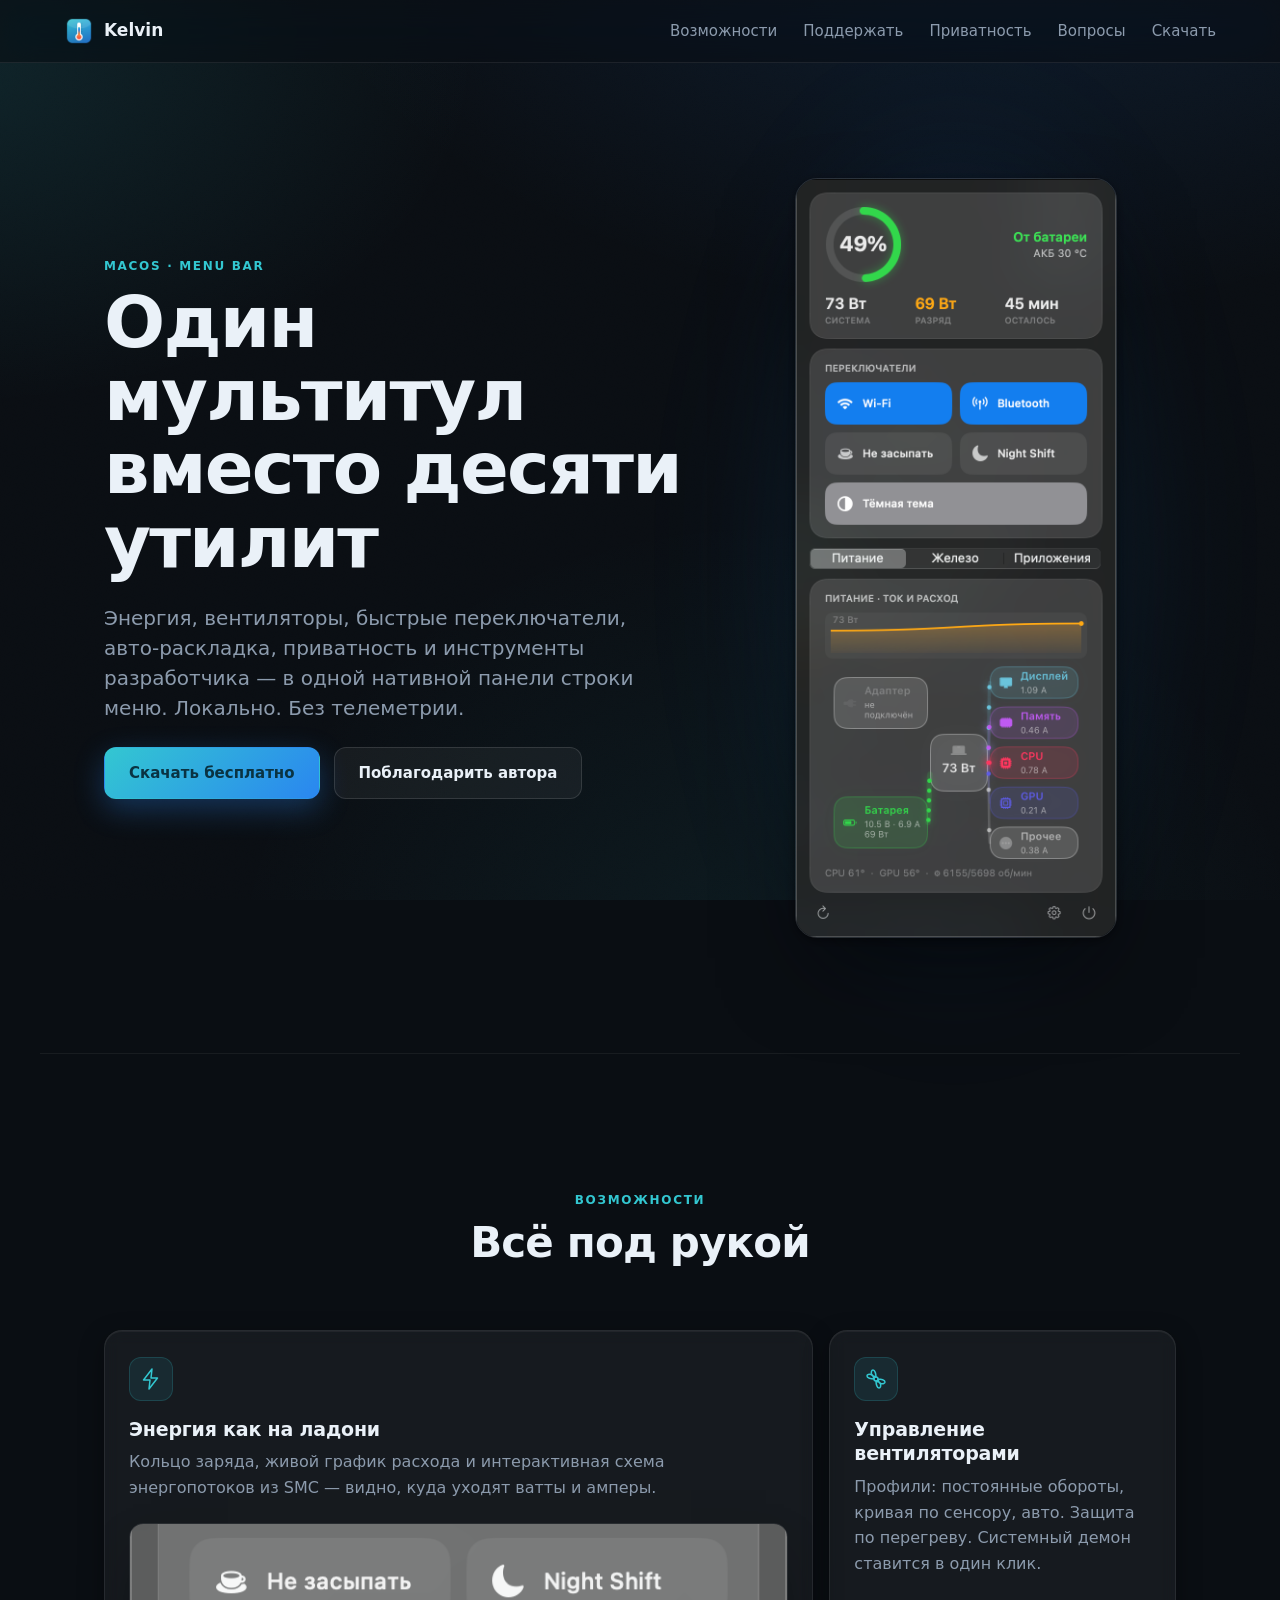
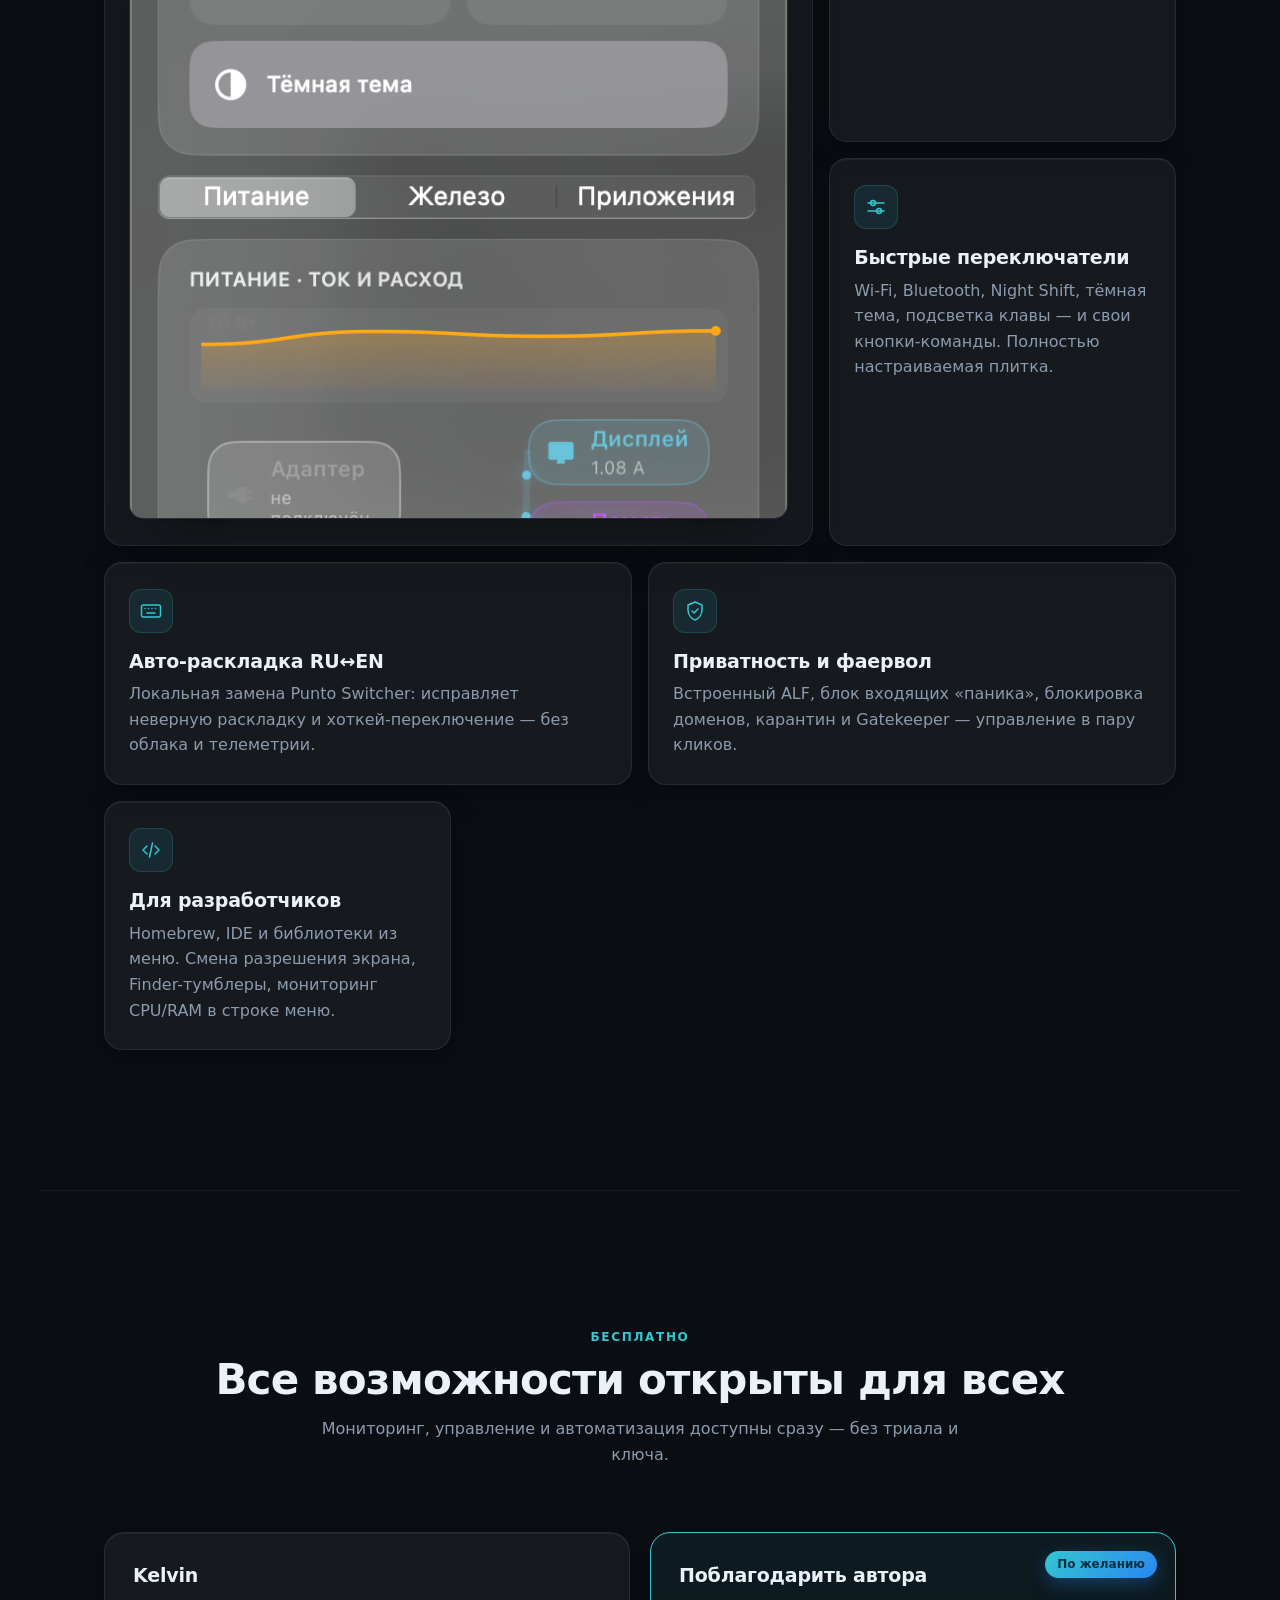
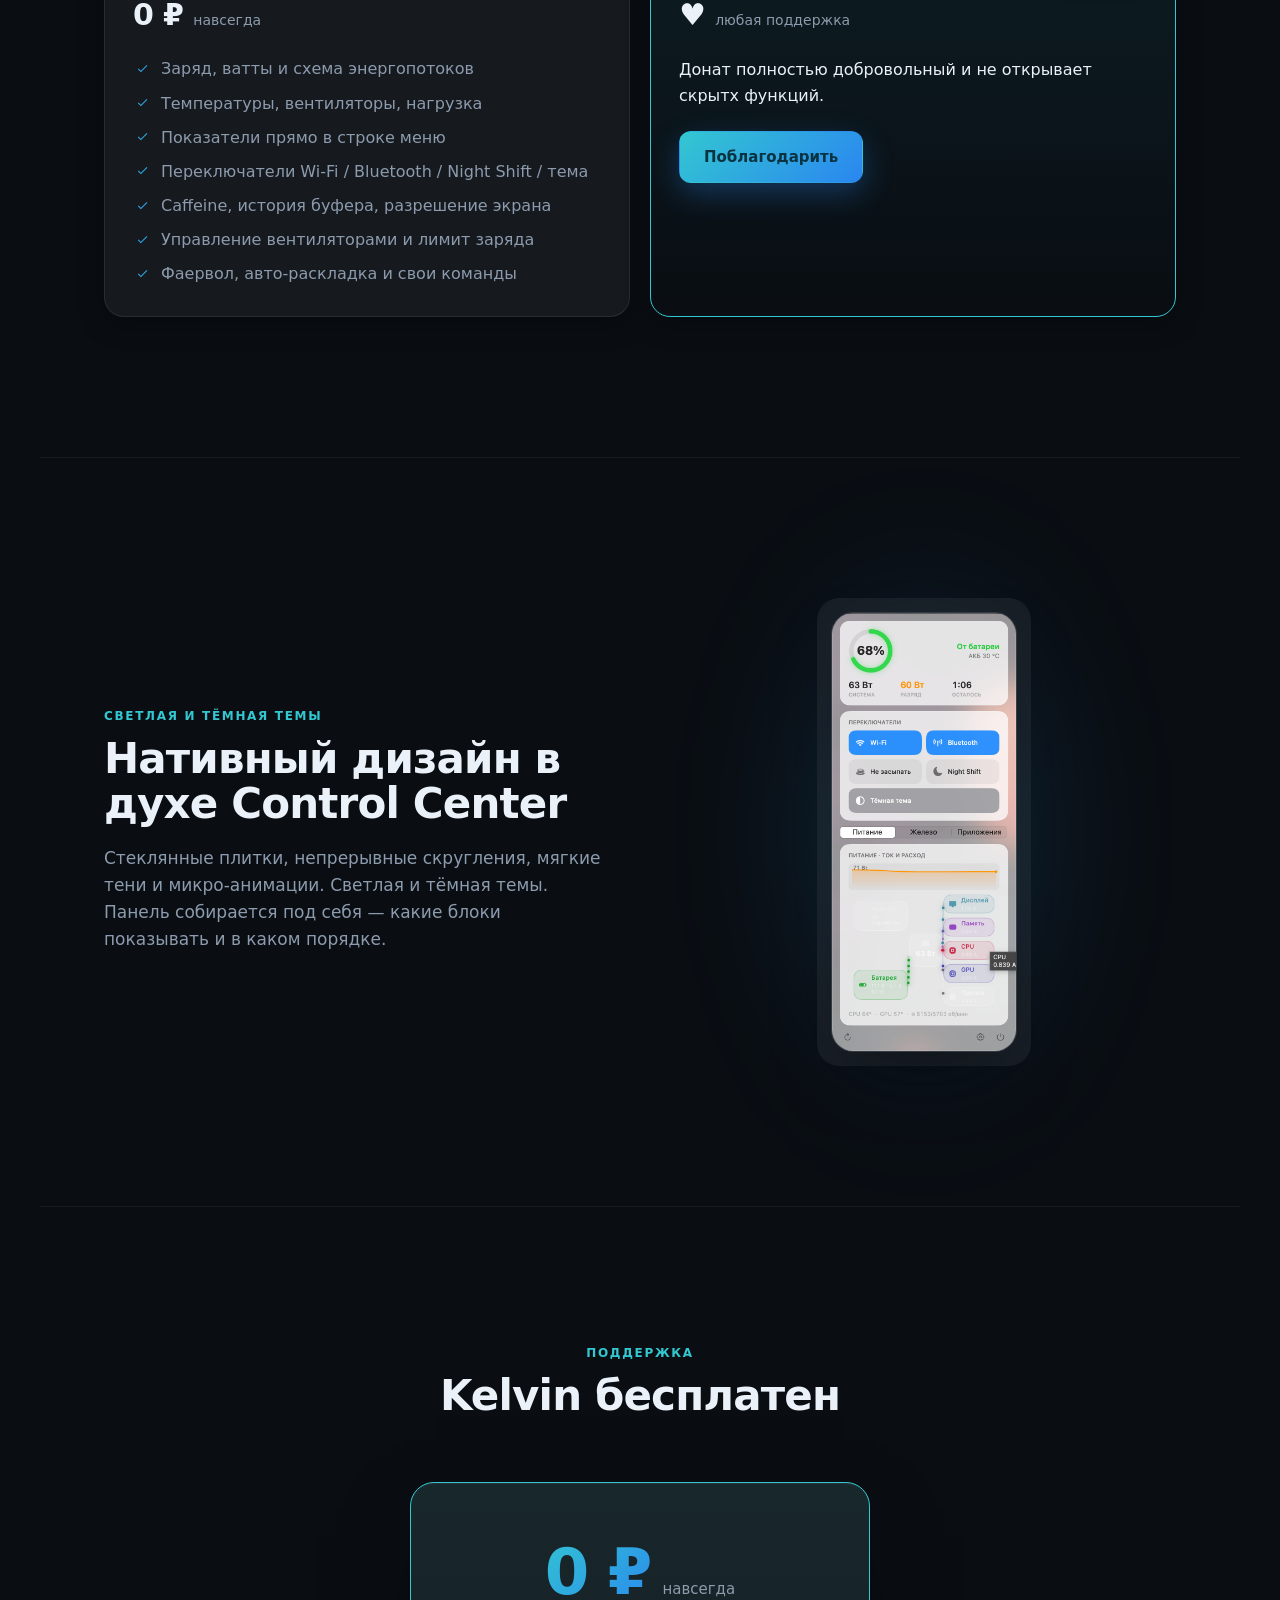
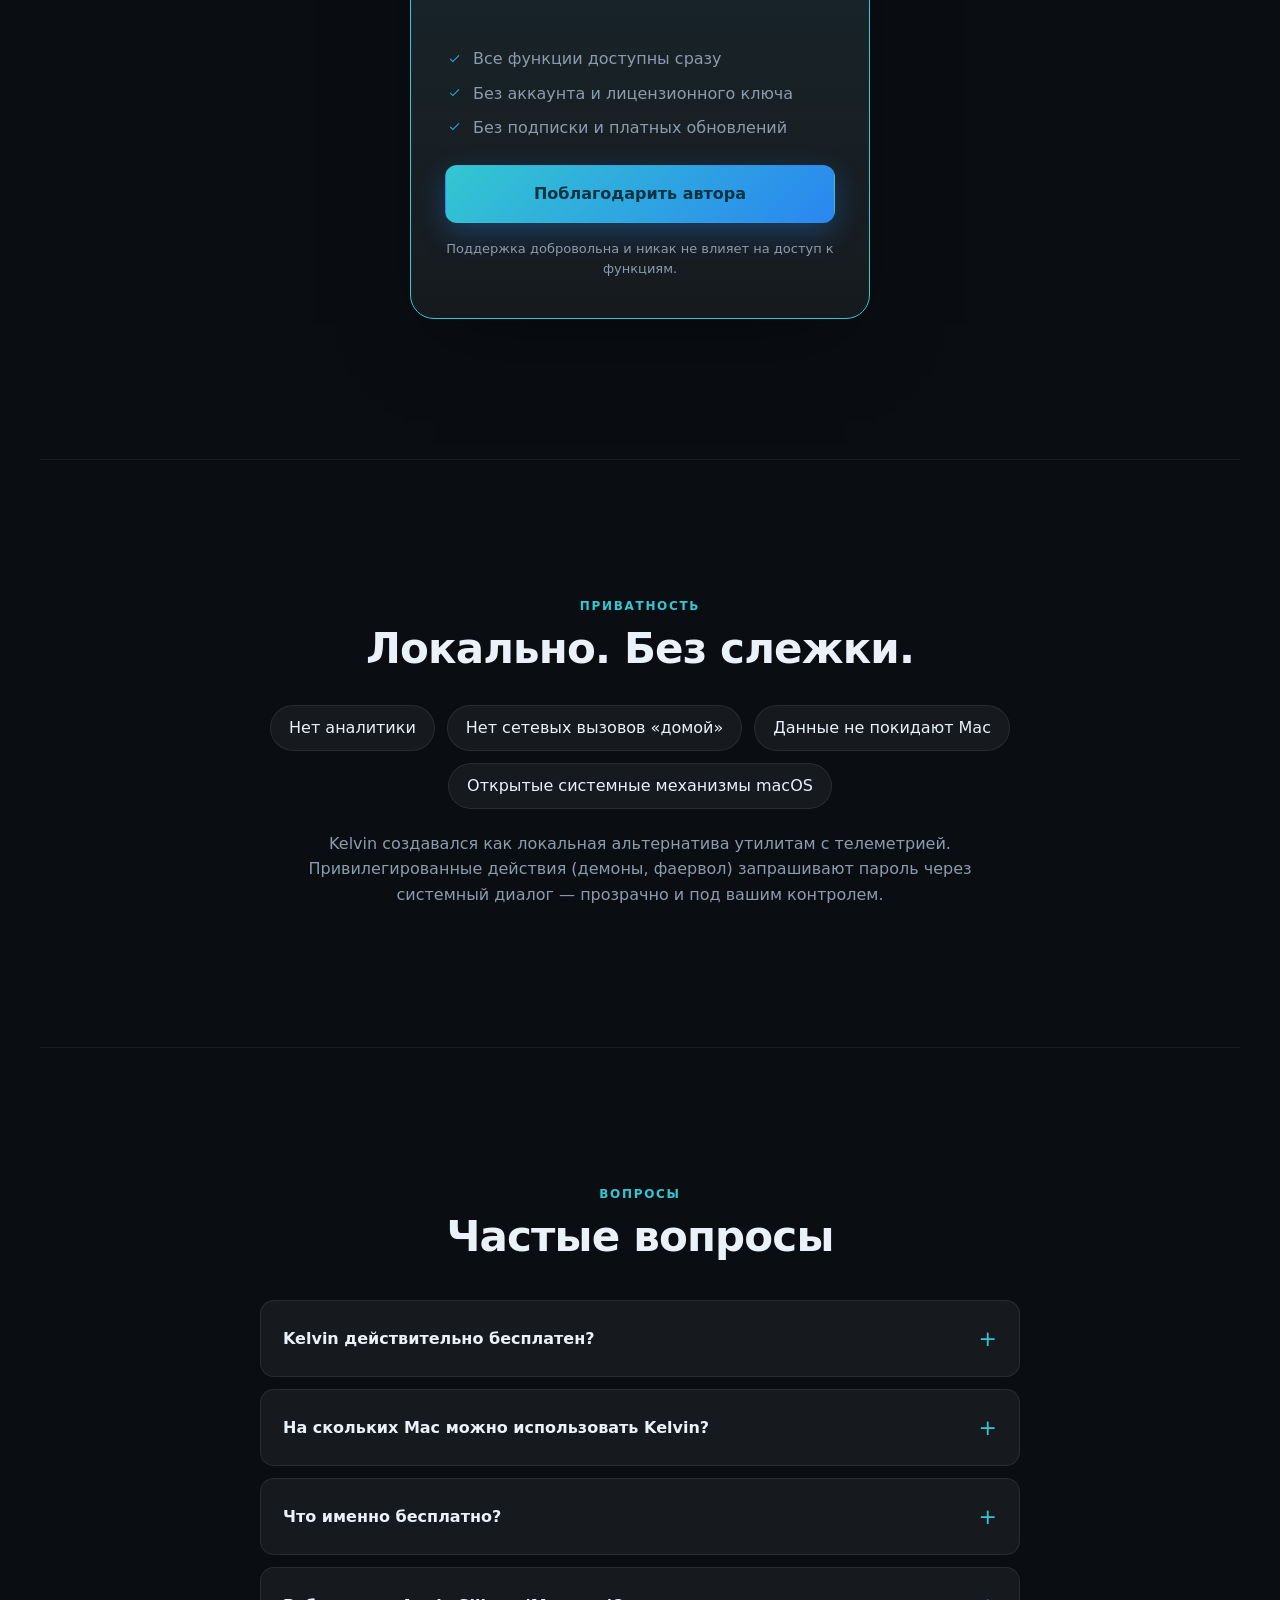
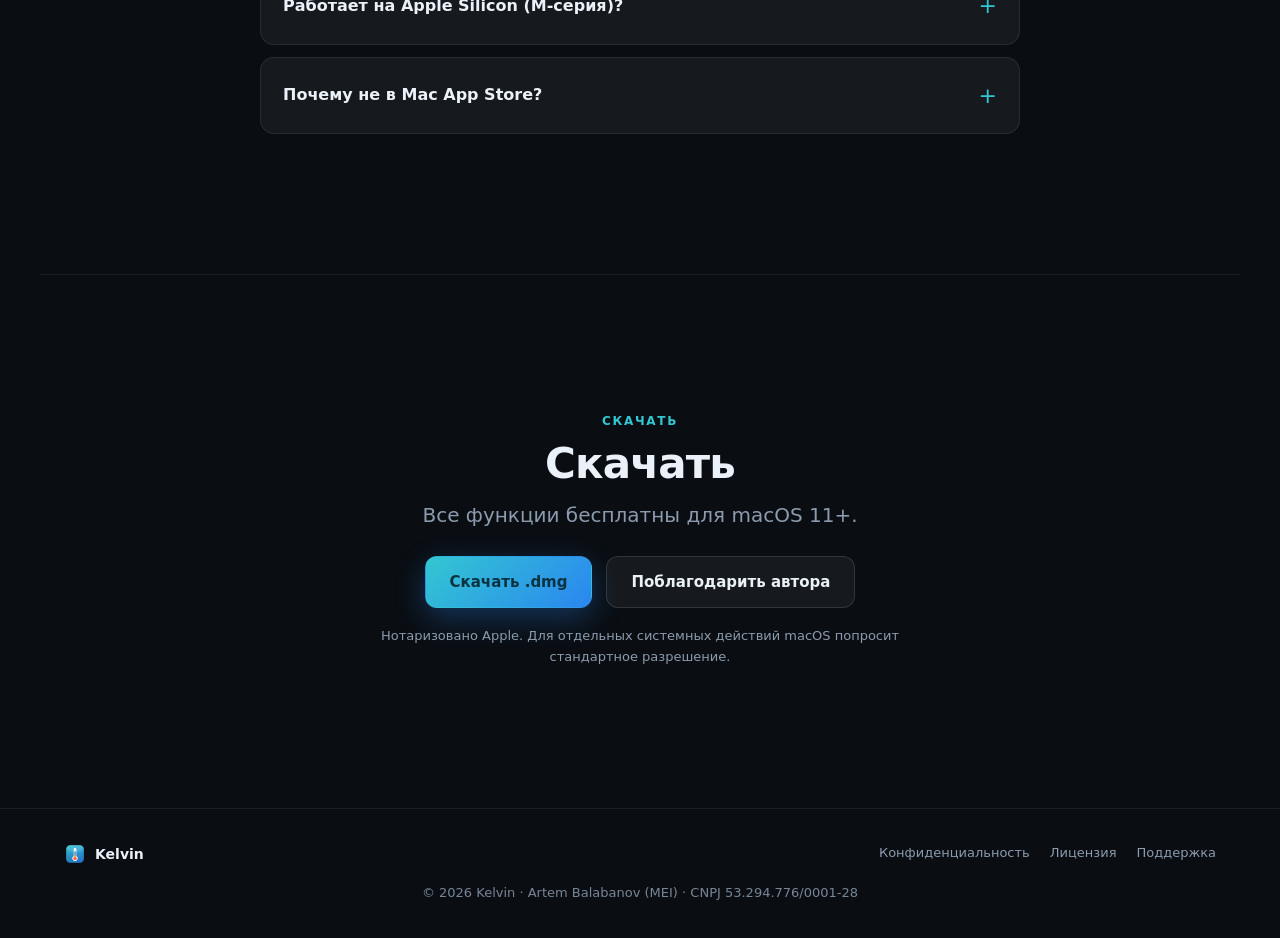
==== commit bba89211: "modified:   QA.md" ====
--- a/docs/index.html
+++ b/docs/index.html
@@ -4,12 +4,12 @@
 <meta charset="UTF-8">
 <meta name="viewport" content="width=device-width, initial-scale=1.0">
 <title>Kelvin — мультитул для Mac в строке меню</title>
-<meta name="description" content="Энергия, вентиляторы, переключатели, раскладка, приватность и инструменты разработчика — всё в одной нативной панели строки меню macOS. Мониторинг бесплатно навсегда, Pro — разово $19.">
+<meta name="description" content="Энергия, вентиляторы, переключатели, раскладка, приватность и инструменты разработчика — бесплатно в одной нативной панели macOS.">
 <link rel="canonical" href="https://trykelvin.com/">
 <meta name="theme-color" content="#0A0E13">
 <meta property="og:type" content="website">
 <meta property="og:title" content="Kelvin — мультитул для Mac в строке меню">
-<meta property="og:description" content="Энергия, вентиляторы, переключатели, раскладка, приватность и инструменты разработчика — всё в одной нативной панели строки меню macOS. Мониторинг бесплатно навсегда, Pro — разово $19.">
+<meta property="og:description" content="Все функции Kelvin для macOS бесплатны и работают локально, без телеметрии.">
 <meta property="og:image" content="assets/og.png">
 <meta name="twitter:card" content="summary_large_image">
 <link rel="icon" href="assets/icon.png">
@@ -24,7 +24,7 @@
   </a>
   <nav class="nav-links">
     <a href="#features">Возможности</a>
-    <a href="#pricing">Цена</a>
+    <a href="#pricing">Поддержать</a>
     <a href="#privacy">Приватность</a>
     <a href="#faq">Вопросы</a>
     <a href="#download">Скачать</a>
@@ -40,9 +40,9 @@
       <p class="lead" data-reveal>Энергия, вентиляторы, быстрые переключатели, авто-раскладка, приватность и инструменты разработчика — в одной нативной панели строки меню. Локально. Без телеметрии.</p>
       <div class="cta" data-reveal>
         <a class="btn primary" href="#download">Скачать бесплатно</a>
-        <a class="btn ghost" href="#pricing">Kelvin Pro — $19</a>
+        <a class="btn ghost" href="#pricing">Поблагодарить автора</a>
       </div>
-      <p class="micro" data-reveal>Мониторинг бесплатен навсегда · Pro: разовая покупка, без подписки · macOS 11+ · Intel и Apple Silicon</p>
+      <p class="micro" data-reveal>Все функции бесплатны · без лицензионных ключей и подписки · macOS 11+ · Intel и Apple Silicon</p>
     </div>
     <div class="device" data-reveal>
       <img src="assets/popover-dark.png" alt="Панель Kelvin" loading="lazy">
@@ -102,12 +102,12 @@
   </section>
 
   <section id="compare" class="compare">
-    <span class="eyebrow" data-reveal>Free vs Pro</span>
-    <h2 data-reveal>Бесплатно навсегда — платите только за управление</h2>
-    <p class="sub" data-reveal>Видеть всё можно бесплатно. Pro открывает возможность <b>управлять и автоматизировать</b>.</p>
+    <span class="eyebrow" data-reveal>Бесплатно</span>
+    <h2 data-reveal>Все возможности открыты для всех</h2>
+    <p class="sub" data-reveal>Мониторинг, управление и автоматизация доступны сразу — без триала и ключа.</p>
     <div class="compare-grid">
       <article class="plan" data-reveal>
-        <h3>Бесплатно</h3>
+        <h3>Kelvin</h3>
         <p class="plan-price">0&nbsp;₽ <span>навсегда</span></p>
         <ul class="ticks">
           <li>Заряд, ватты и схема энергопотоков</li>
@@ -115,21 +115,16 @@
           <li>Показатели прямо в строке меню</li>
           <li>Переключатели Wi-Fi / Bluetooth / Night Shift / тема</li>
           <li>Caffeine, история буфера, разрешение экрана</li>
+          <li>Управление вентиляторами и лимит заряда</li>
+          <li>Фаервол, авто-раскладка и свои команды</li>
         </ul>
       </article>
       <article class="plan pro" data-reveal>
-        <div class="badge">Pro</div>
-        <h3>Kelvin Pro</h3>
-        <p class="plan-price">$19 <span>разово</span></p>
-        <ul class="ticks pro-ticks">
-          <li>Управление вентиляторами (профили, кривые)</li>
-          <li>Лимит заряда батареи</li>
-          <li>Фаервол и блокировка доменов</li>
-          <li>Авто-раскладка, опечатки, сниппеты</li>
-          <li>Свои кнопки-команды</li>
-          <li>Переключение видеокарты, блок подключений</li>
-        </ul>
-        <a class="btn primary" href="#pricing">Получить Pro</a>
+        <div class="badge">По желанию</div>
+        <h3>Поблагодарить автора</h3>
+        <p class="plan-price">♥ <span>любая поддержка</span></p>
+        <p>Донат полностью добровольный и не открывает скрытх функций.</p>
+        <a class="btn primary" href="mailto:cambly.studio@gmail.com?subject=Спасибо%20за%20Kelvin">Поблагодарить</a>
       </article>
     </div>
   </section>
@@ -148,24 +143,20 @@
   </section>
 
   <section id="pricing" class="pricing">
-    <span class="eyebrow" data-reveal>Цена</span>
-    <h2 data-reveal>Простая цена</h2>
+    <span class="eyebrow" data-reveal>Поддержка</span>
+    <h2 data-reveal>Kelvin бесплатен</h2>
     <div class="price-card" data-reveal>
       <div class="price-head">
-        <span class="price-num">$19</span>
-        <span class="price-note">разовая покупка</span>
+        <span class="price-num">0 ₽</span>
+        <span class="price-note">навсегда</span>
       </div>
       <ul class="ticks">
-        <li>Все Pro-функции навсегда</li>
-        <li>2 Mac на одну лицензию</li>
-        <li>Без подписки — платите один раз</li>
-        <li>14 дней полного доступа бесплатно — без карты</li>
-        <li>Бесплатные обновления внутри версии</li>
-        <li>Возврат в течение 14 дней</li>
+        <li>Все функции доступны сразу</li>
+        <li>Без аккаунта и лицензионного ключа</li>
+        <li>Без подписки и платных обновлений</li>
       </ul>
-      <!-- BUY_URL: заменить на checkout Lemon Squeezy при подключении магазина -->
-      <a class="btn primary big" href="https://trykelvin.com">Купить Kelvin Pro — $19</a>
-      <p class="micro">Оплата и лицензии через Lemon Squeezy (Merchant of Record). Карты, Apple Pay, PayPal. Чек и НДС — на стороне магазина.</p>
+      <a class="btn primary big" href="mailto:cambly.studio@gmail.com?subject=Спасибо%20за%20Kelvin">Поблагодарить автора</a>
+      <p class="micro">Поддержка добровольна и никак не влияет на доступ к функциям.</p>
     </div>
   </section>
 
@@ -187,24 +178,20 @@
     <h2 data-reveal>Частые вопросы</h2>
     <div class="faq-list" data-reveal>
       <details>
-        <summary>Это подписка?</summary>
-        <p>Нет. Kelvin Pro — разовая покупка $19. Подписок и регулярных списаний нет. Крупные мажорные версии в будущем могут быть платным апгрейдом со скидкой для владельцев.</p>
-      </details>
-      <details>
-        <summary>На сколько Mac хватит одной лицензии?</summary>
-        <p>На 2 компьютера. Лицензию можно деактивировать на одном Mac и перенести на другой — например, при замене или продаже техники.</p>
+        <summary>Kelvin действительно бесплатен?</summary>
+        <p>Да. Все функции доступны без оплаты, подписки, триала и лицензионного ключа.</p>
+      </details>
+      <details>
+        <summary>На скольких Mac можно использовать Kelvin?</summary>
+        <p>Без ограничений. Активация не нужна.</p>
       </details>
       <details>
         <summary>Что именно бесплатно?</summary>
-        <p>Весь мониторинг — навсегда: заряд, ватты, температуры, вентиляторы, нагрузка, показатели в строке меню и базовые переключатели. Pro добавляет управление и автоматизацию.</p>
+        <p>Всё: мониторинг, управление вентиляторами, лимит заряда, фаервол, авто-раскладка и другие возможности.</p>
       </details>
       <details>
         <summary>Работает на Apple Silicon (M-серия)?</summary>
         <p>Да, на Intel и Apple Silicon, macOS 11 и новее. Набор сенсоров и переключение графики зависят от модели — Kelvin показывает только доступное на вашем Mac.</p>
-      </details>
-      <details>
-        <summary>Можно вернуть деньги?</summary>
-        <p>Да, в течение 14 дней — плюс бесплатный пробный период открывает все Pro-функции на 14 дней ещё до покупки.</p>
       </details>
       <details>
         <summary>Почему не в Mac App Store?</summary>
@@ -217,12 +204,12 @@
   <section id="download" class="download">
     <span class="eyebrow" data-reveal>Скачать</span>
     <h2 data-reveal>Скачать</h2>
-    <p class="lead" data-reveal>Бесплатно для macOS 11+. Pro открывается прямо в приложении.</p>
+    <p class="lead" data-reveal>Все функции бесплатны для macOS 11+.</p>
     <div class="cta" data-reveal>
       <a class="btn primary" href="#">Скачать .dmg</a>
-      <a class="btn ghost" href="#pricing">Купить Pro — $19</a>
-    </div>
-    <p class="micro" data-reveal>Нотаризовано Apple. При первом запуске Pro-функций macOS попросит разрешение в Системных настройках → Конфиденциальность и безопасность.</p>
+      <a class="btn ghost" href="#pricing">Поблагодарить автора</a>
+    </div>
+    <p class="micro" data-reveal>Нотаризовано Apple. Для отдельных системных действий macOS попросит стандартное разрешение.</p>
   </section>
 
 </main>
